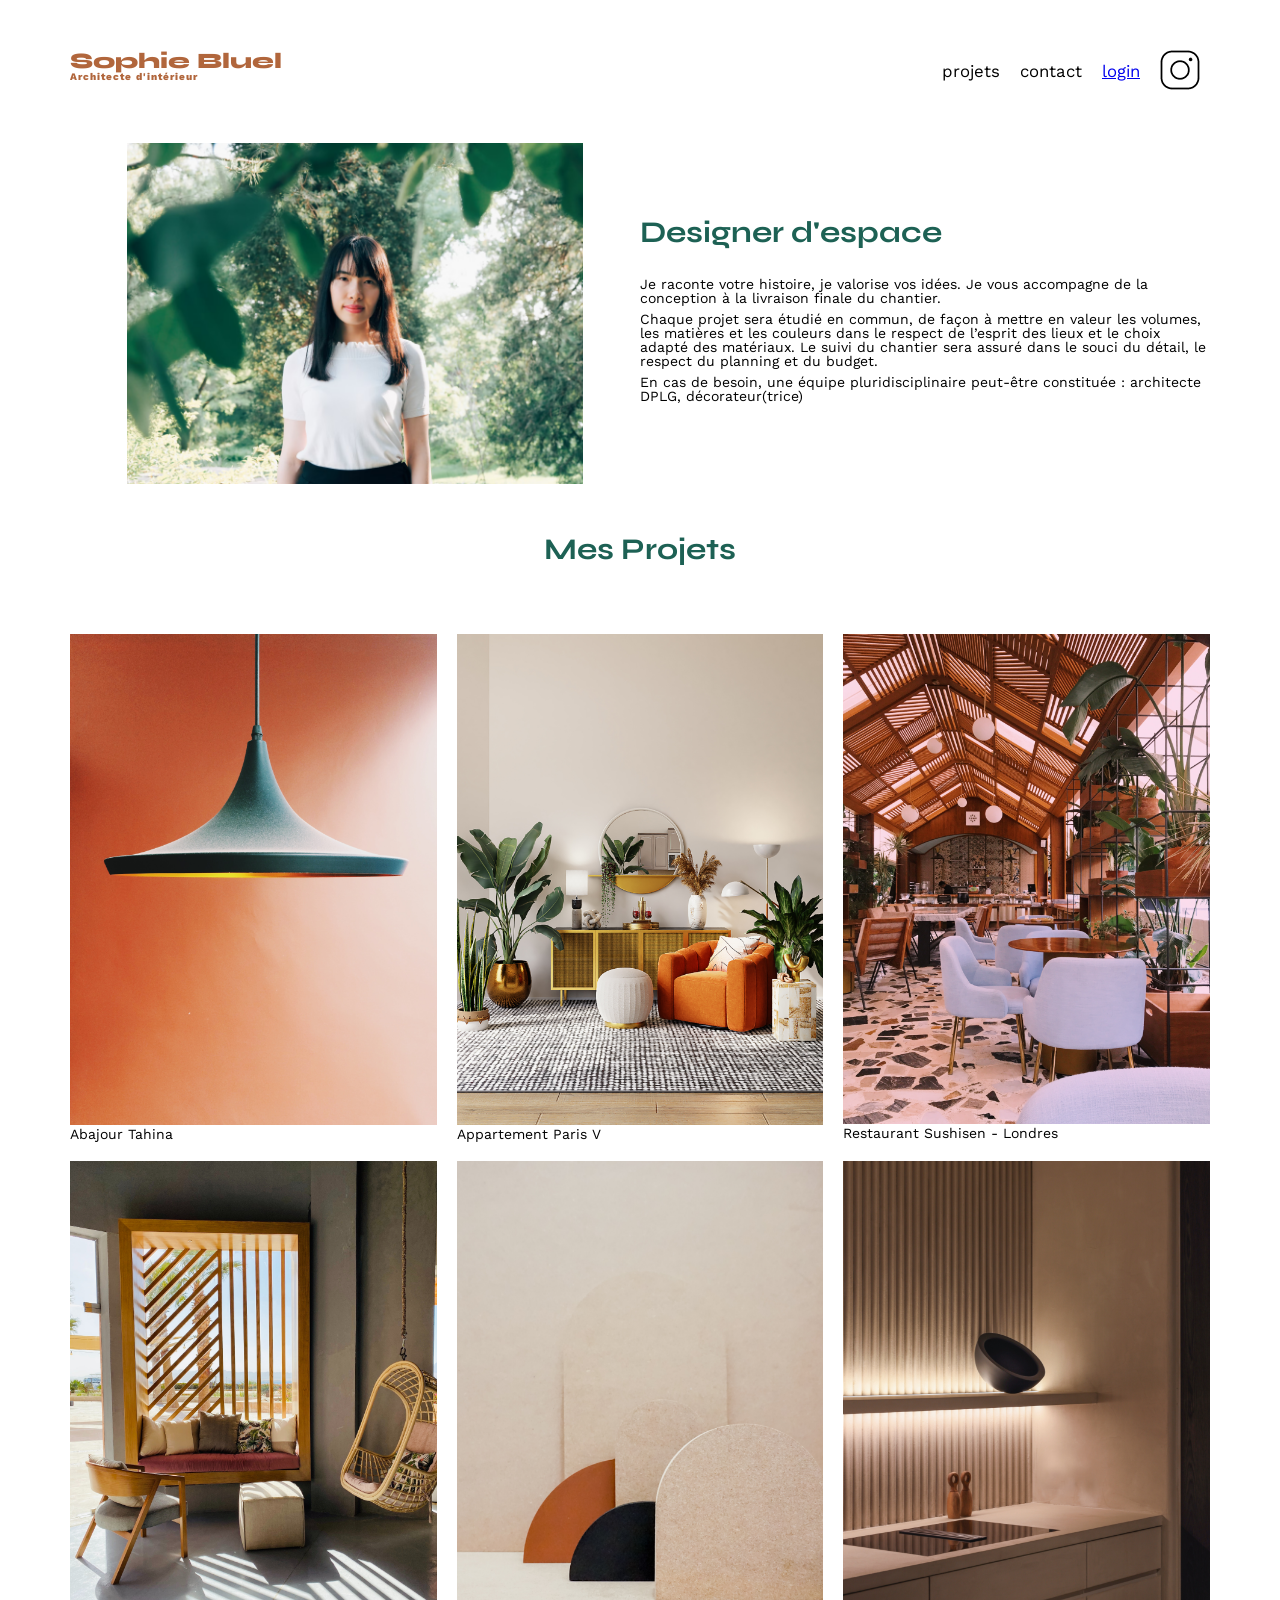
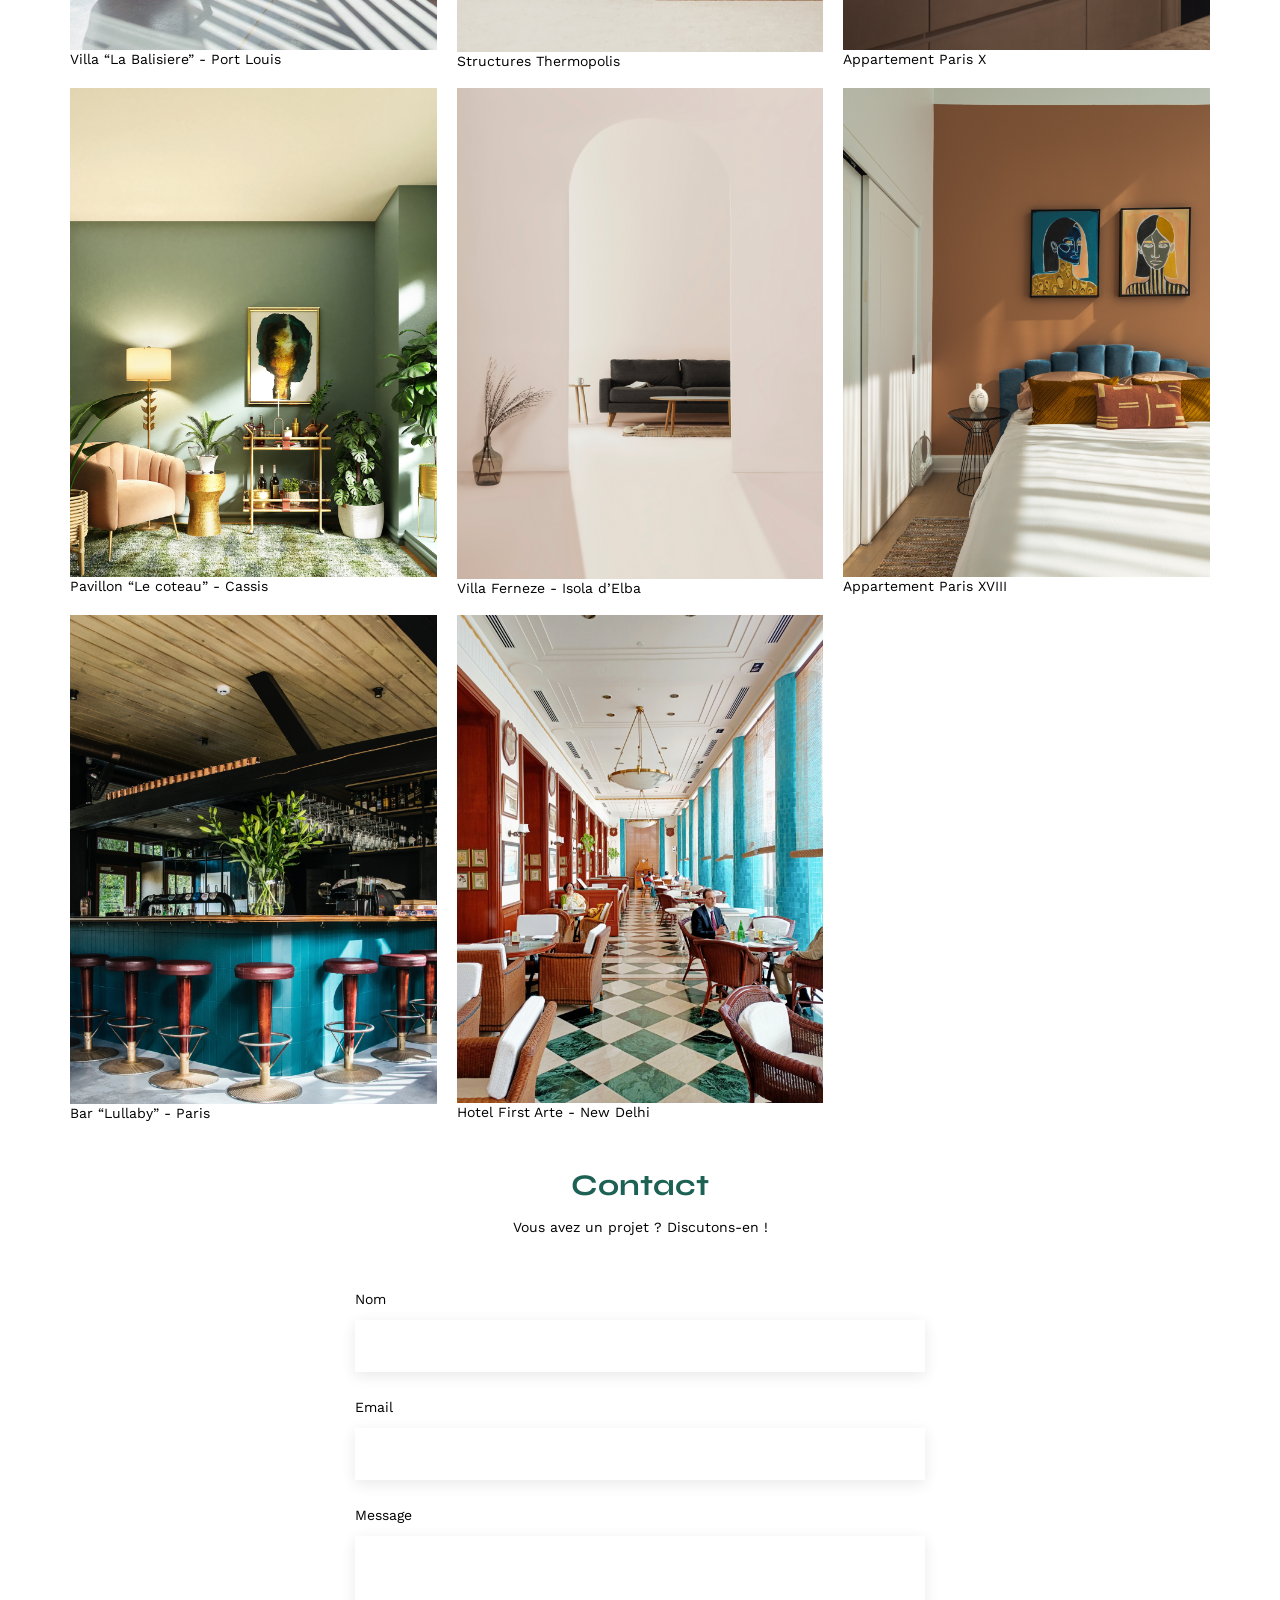
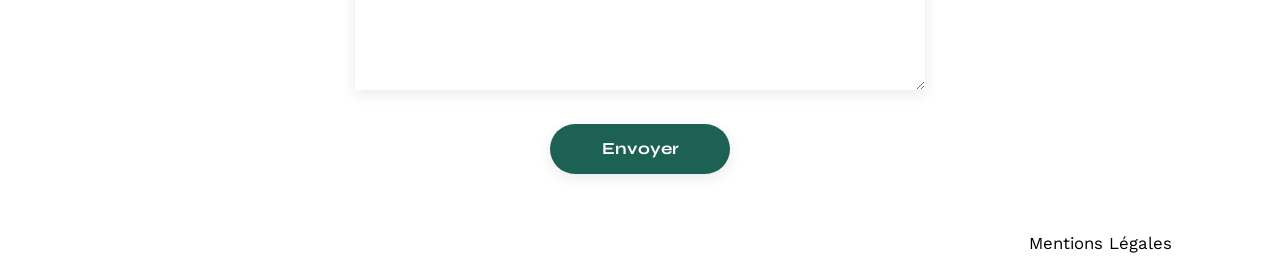
==== FrontEnd/index.html @ fae510a7 "ajout du mode édition sur la page d'accueil" ====
<!doctype html>
<html lang="fr">
  <head>
    <meta charset="UTF-8" />
    <title>Sophie Bluel - Architecte d'intérieur</title>
    <meta name="viewport" content="width=device-width, initial-scale=1.0" />
    <link rel="preconnect" href="https://fonts.googleapis.com" />
    <link rel="preconnect" href="https://fonts.gstatic.com" crossorigin />
    <link
      href="https://fonts.googleapis.com/css2?family=Syne:wght@700;800&family=Work+Sans&display=swap"
      rel="stylesheet"
    />
    <meta name="description" content="" />
    <link rel="stylesheet" href="./assets/style.css" />
  </head>
  <body>
    <div id="edit-banner">
      <p>Mode édition</p>
    </div>
    <header>
      <h1>Sophie Bluel <span>Architecte d'intérieur</span></h1>
      <nav>
        <ul>
          <li>projets</li>
          <li>contact</li>
          <li id="nav-login"><a href="login.html">login</a></li>
          <li><img src="./assets/icons/instagram.png" alt="Instagram" /></li>
        </ul>
      </nav>
    </header>
    <main>
      <section id="introduction">
        <figure>
          <img src="./assets/images/sophie-bluel.png" alt="" />
        </figure>
        <article>
          <h2>Designer d'espace</h2>
          <p>
            Je raconte votre histoire, je valorise vos idées. Je vous accompagne
            de la conception à la livraison finale du chantier.
          </p>
          <p>
            Chaque projet sera étudié en commun, de façon à mettre en valeur les
            volumes, les matières et les couleurs dans le respect de l’esprit
            des lieux et le choix adapté des matériaux. Le suivi du chantier
            sera assuré dans le souci du détail, le respect du planning et du
            budget.
          </p>
          <p>
            En cas de besoin, une équipe pluridisciplinaire peut-être constituée
            : architecte DPLG, décorateur(trice)
          </p>
        </article>
      </section>
      <section id="portfolio">
        <h2>Mes Projets</h2>
        <div class="filters"></div>
        <div class="gallery">
          <figure>
            <img src="assets/images/abajour-tahina.png" alt="Abajour Tahina" />
            <figcaption>Abajour Tahina</figcaption>
          </figure>
          <figure>
            <img
              src="assets/images/appartement-paris-v.png"
              alt="Appartement Paris V"
            />
            <figcaption>Appartement Paris V</figcaption>
          </figure>
          <figure>
            <img
              src="assets/images/restaurant-sushisen-londres.png"
              alt="Restaurant Sushisen - Londres"
            />
            <figcaption>Restaurant Sushisen - Londres</figcaption>
          </figure>
          <figure>
            <img
              src="assets/images/la-balisiere.png"
              alt="Villa “La Balisiere” - Port Louis"
            />
            <figcaption>Villa “La Balisiere” - Port Louis</figcaption>
          </figure>
          <figure>
            <img
              src="assets/images/structures-thermopolis.png"
              alt="Structures Thermopolis"
            />
            <figcaption>Structures Thermopolis</figcaption>
          </figure>
          <figure>
            <img
              src="assets/images/appartement-paris-x.png"
              alt="Appartement Paris X"
            />
            <figcaption>Appartement Paris X</figcaption>
          </figure>
          <figure>
            <img
              src="assets/images/le-coteau-cassis.png"
              alt="Pavillon “Le coteau” - Cassis"
            />
            <figcaption>Pavillon “Le coteau” - Cassis</figcaption>
          </figure>
          <figure>
            <img
              src="assets/images/villa-ferneze.png"
              alt="Villa Ferneze - Isola d’Elba"
            />
            <figcaption>Villa Ferneze - Isola d’Elba</figcaption>
          </figure>
          <figure>
            <img
              src="assets/images/appartement-paris-xviii.png"
              alt="Appartement Paris XVIII"
            />
            <figcaption>Appartement Paris XVIII</figcaption>
          </figure>
          <figure>
            <img
              src="assets/images/bar-lullaby-paris.png"
              alt="Bar “Lullaby” - Paris"
            />
            <figcaption>Bar “Lullaby” - Paris</figcaption>
          </figure>
          <figure>
            <img
              src="assets/images/hotel-first-arte-new-delhi.png"
              alt="Hotel First Arte - New Delhi"
            />
            <figcaption>Hotel First Arte - New Delhi</figcaption>
          </figure>
        </div>
      </section>
      <section id="contact">
        <h2>Contact</h2>
        <p>Vous avez un projet ? Discutons-en !</p>
        <form action="#" method="post">
          <label for="name">Nom</label>
          <input type="text" name="name" id="name" />
          <label for="email">Email</label>
          <input type="email" name="email" id="email" />
          <label for="message">Message</label>
          <textarea name="message" id="message" cols="30" rows="10"></textarea>
          <input type="submit" value="Envoyer" />
        </form>
      </section>
    </main>

    <footer>
      <nav>
        <ul>
          <li>Mentions Légales</li>
        </ul>
      </nav>
    </footer>
  </body>
  <script type="module" src="./assets/js/script.js"></script>
</html>
---- FrontEnd/assets/style.css ----
/* http://meyerweb.com/eric/tools/css/reset/
   v2.0 | 20110126
   License: none (public domain)
*/

html, body, div, span, applet, object, iframe,
h1, h2, h3, h4, h5, h6, p, blockquote, pre,
a, abbr, acronym, address, big, cite, code,
del, dfn, em, img, ins, kbd, q, s, samp,
small, strike, strong, sub, sup, tt, var,
b, u, i, center,
dl, dt, dd, ol, ul, li,
fieldset, form, label, legend,
table, caption, tbody, tfoot, thead, tr, th, td,
article, aside, canvas, details, embed,
figure, figcaption, footer, header, hgroup,
menu, nav, output, ruby, section, summary,
time, mark, audio, video {
	margin: 0;
	padding: 0;
	border: 0;
	font-size: 100%;
	font: inherit;
	vertical-align: baseline;
}
/* HTML5 display-role reset for older browsers */
article, aside, details, figcaption, figure,
footer, header, hgroup, menu, nav, section {
	display: block;
}
body {
	line-height: 1;
}
ol, ul {
	list-style: none;
}
blockquote, q {
	quotes: none;
}
blockquote:before, blockquote:after,
q:before, q:after {
	content: '';
	content: none;
}
table {
	border-collapse: collapse;
	border-spacing: 0;
}
/** end reset css**/
body {
	max-width: 1140px;
	margin:auto;
	font-family: 'Work Sans' ;
	font-size: 14px;
}
header {
	display: flex;
	justify-content: space-between;
	margin: 50px 0
}
section {
	margin: 50px 0
}

h1{
	display: flex;
	flex-direction: column;
	font-family: 'Syne';
	font-size: 22px;
	font-weight: 800;
	color: #B1663C
}

h1 > span {
	font-family: 'Work Sans';
	font-size:10px;
	letter-spacing: 0.1em;
;
}

h2{
	font-family: 'Syne';
	font-weight: 700;
	font-size: 30px;
	color: #1D6154
}
nav ul {
	display: flex;
	align-items: center;
	list-style-type: none;

}
nav li {
	padding: 0 10px;
	font-size: 1.2em;
}

li:hover {
	color: #B1663C;
}
#introduction {
	display: flex;
	align-items: center;
}
#introduction figure {
	flex: 1
}
#introduction img {
	display: block;
	margin: auto;
	width: 80%;
}

#introduction article {
	flex: 1
}
#introduction h2 {
	margin-bottom: 1em;
}

#introduction p {
	margin-bottom: 0.5em;
}
#portfolio h2 {
	text-align: center;
	margin-bottom: 1em;
}
.filters {
    display: flex;
    justify-content: center;
    gap: 15px;
    margin-bottom: 40px;
}

.btn-filter {
    font-family: 'Syne';
    font-weight: 700;
    color: #1D6154;
    background-color: white;
    border: 1px solid #1D6154;
    border-radius: 60px;
    padding: 10px 20px;
    cursor: pointer;
    font-size: 16px;
    transition: all 0.3s;
}

.btn-filter:hover {
    background-color: #1D6154;
    color: white;
}

.btn-filter.active {
    background-color: #1D6154;
    color: white;
}

.gallery {
	width: 100%;
	display: grid;
	grid-template-columns: 1fr 1fr 1fr;
	grid-column-gap: 20px;
	grid-row-gap: 20px;
}

.gallery img {
	width: 100%;

}
#contact {
	width: 50%;
margin: auto;
}
#contact > * {
	text-align: center;

}
#contact h2{
	margin-bottom: 20px;
}
#contact form {
	text-align: left;
	margin-top:30px;
	display: flex;
	flex-direction: column;
}

#contact input {
	height: 50px;
	font-size: 1.2em;
	border: none;
	box-shadow: 0px 4px 14px rgba(0, 0, 0, 0.09);
}
#contact label {
	margin: 2em 0 1em 0;
}
#contact textarea {
	border: none;
	box-shadow: 0px 4px 14px rgba(0, 0, 0, 0.09);
}

input[type="submit"]{
	font-family: 'Syne';
	font-weight: 700;
	color: white;
	background-color: #1D6154;
	margin : 2em auto ;
	width: 180px;
	text-align: center;
	border-radius: 60px ;
}

footer nav ul {
	display: flex;
	justify-content: flex-end;
	margin: 2em
}

/* Page de login*/

#login {
    display: flex;
    flex-direction: column;
    align-items: center;
    justify-content: center;
    min-height: 60vh;
    gap: 30px;
}

#login h1 {
	font-family: 'Syne';
	color: #1D6154;
	font-size: 30px;
	font-weight: 700;
}

#login form {
    display: flex;
    flex-direction: column;
    width: 100%;
    max-width: 340px;
    gap: 10px;
}

#login label {
    font-family: 'Work Sans';
    font-size: 1em;
    color: #1D6154;
    margin-top: 10px;
}

#login input {
    height: 50px;
    font-size: 1em;
    border: 1px solid #ccc;
    border-radius: 4px;
    padding: 0 14px;
    background-color: #fff;
    box-shadow: none;
}

#login input:focus {
    outline: none;
    border-color: #1D6154;
}

#login #btn-login {
    font-family: 'Syne';
    font-weight: 700;
    color: white;
    background-color: #1D6154;
    border: none;
    border-radius: 60px;
    padding: 14px;
    font-size: 1em;
    cursor: pointer;
    margin-top: 16px;
    transition: background-color 0.3s;
}

#login #btn-login:hover {
    background-color: #154f3d;
}

#login a {
    text-align: center;
    font-family: 'Work Sans';
    font-size: 0.9em;
    color: #1D6154;
    text-decoration: underline;
    cursor: pointer;
    margin-top: 6px;
}

#login #error-message {
    color: #c0392b;
    font-size: 0.9em;
    text-align: center;
    min-height: 1em; /* évite que le layout saute quand le message apparaît */
}
#edit-banner {
    display: none; /* caché par défaut */
    background-color: #000;
    color: #fff;
    text-align: center;
    padding: 10px;
    font-family: 'Work Sans';
    font-size: 1em;
}
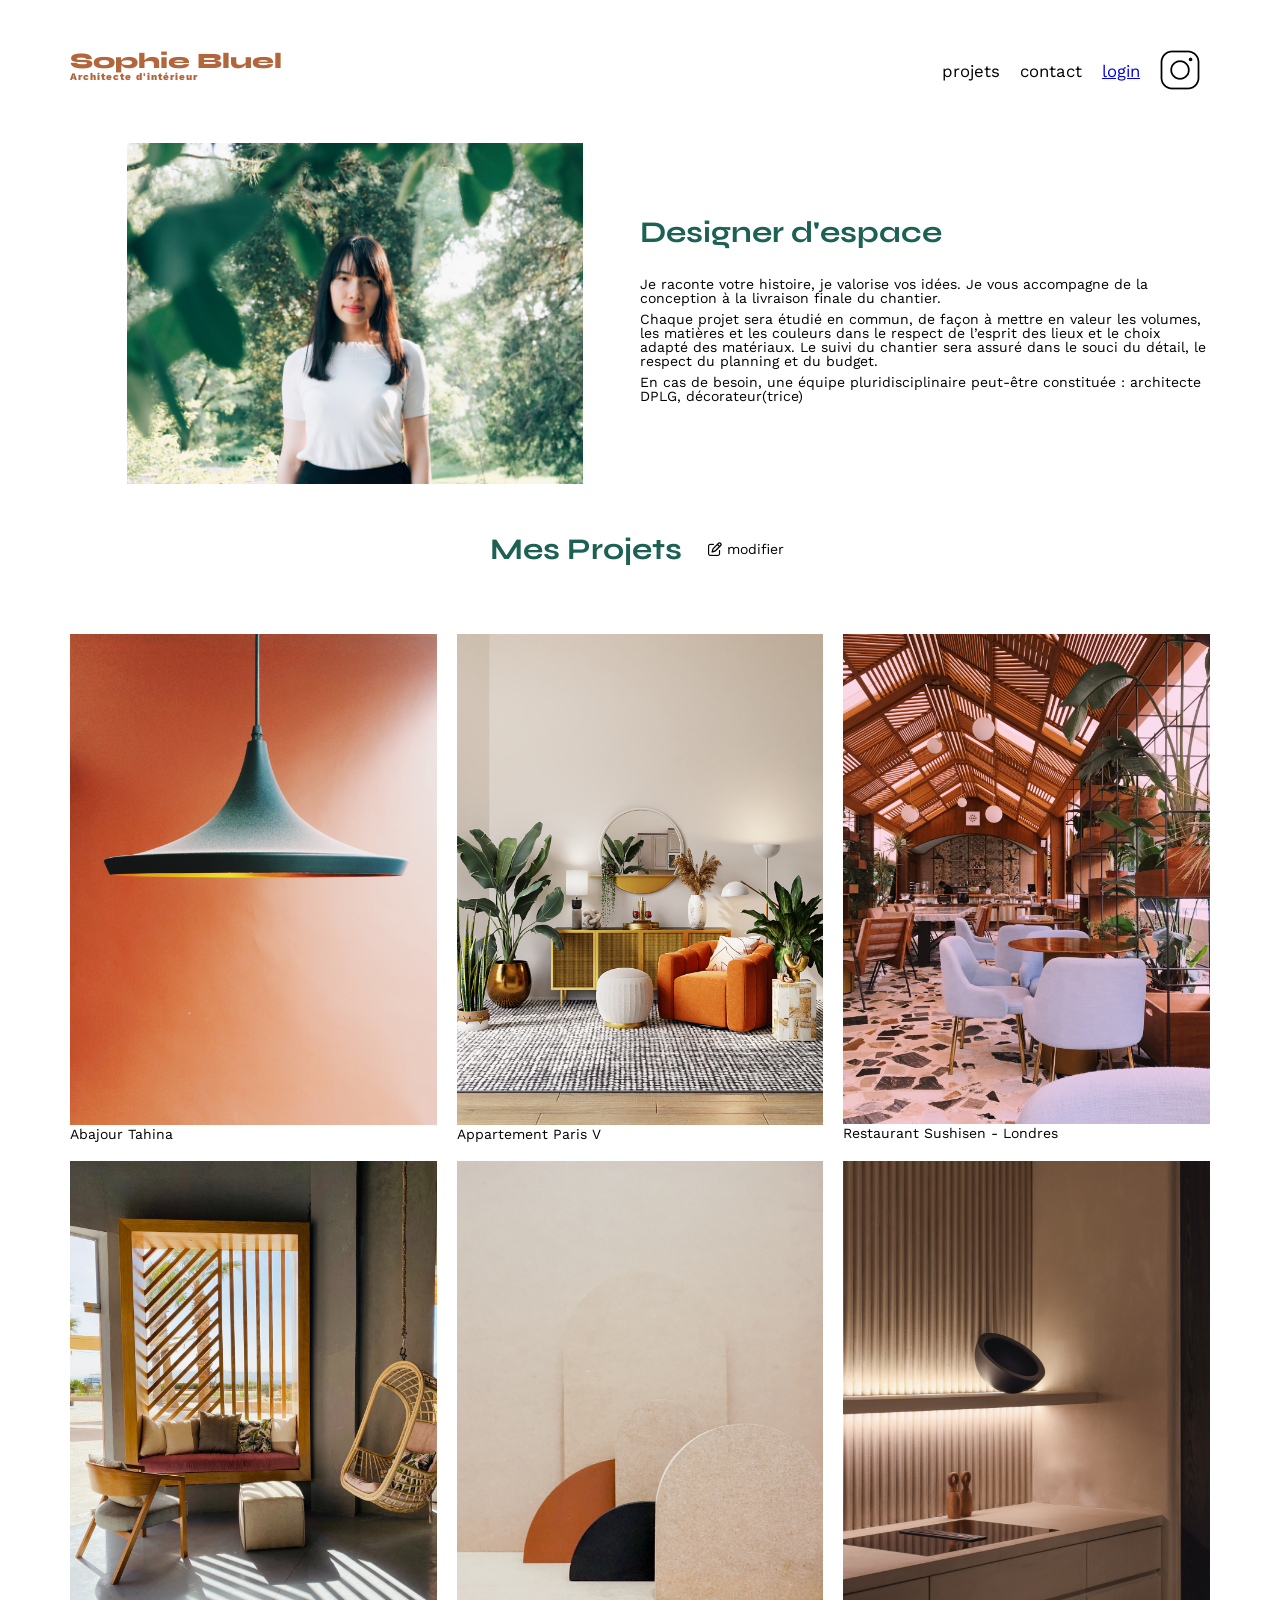
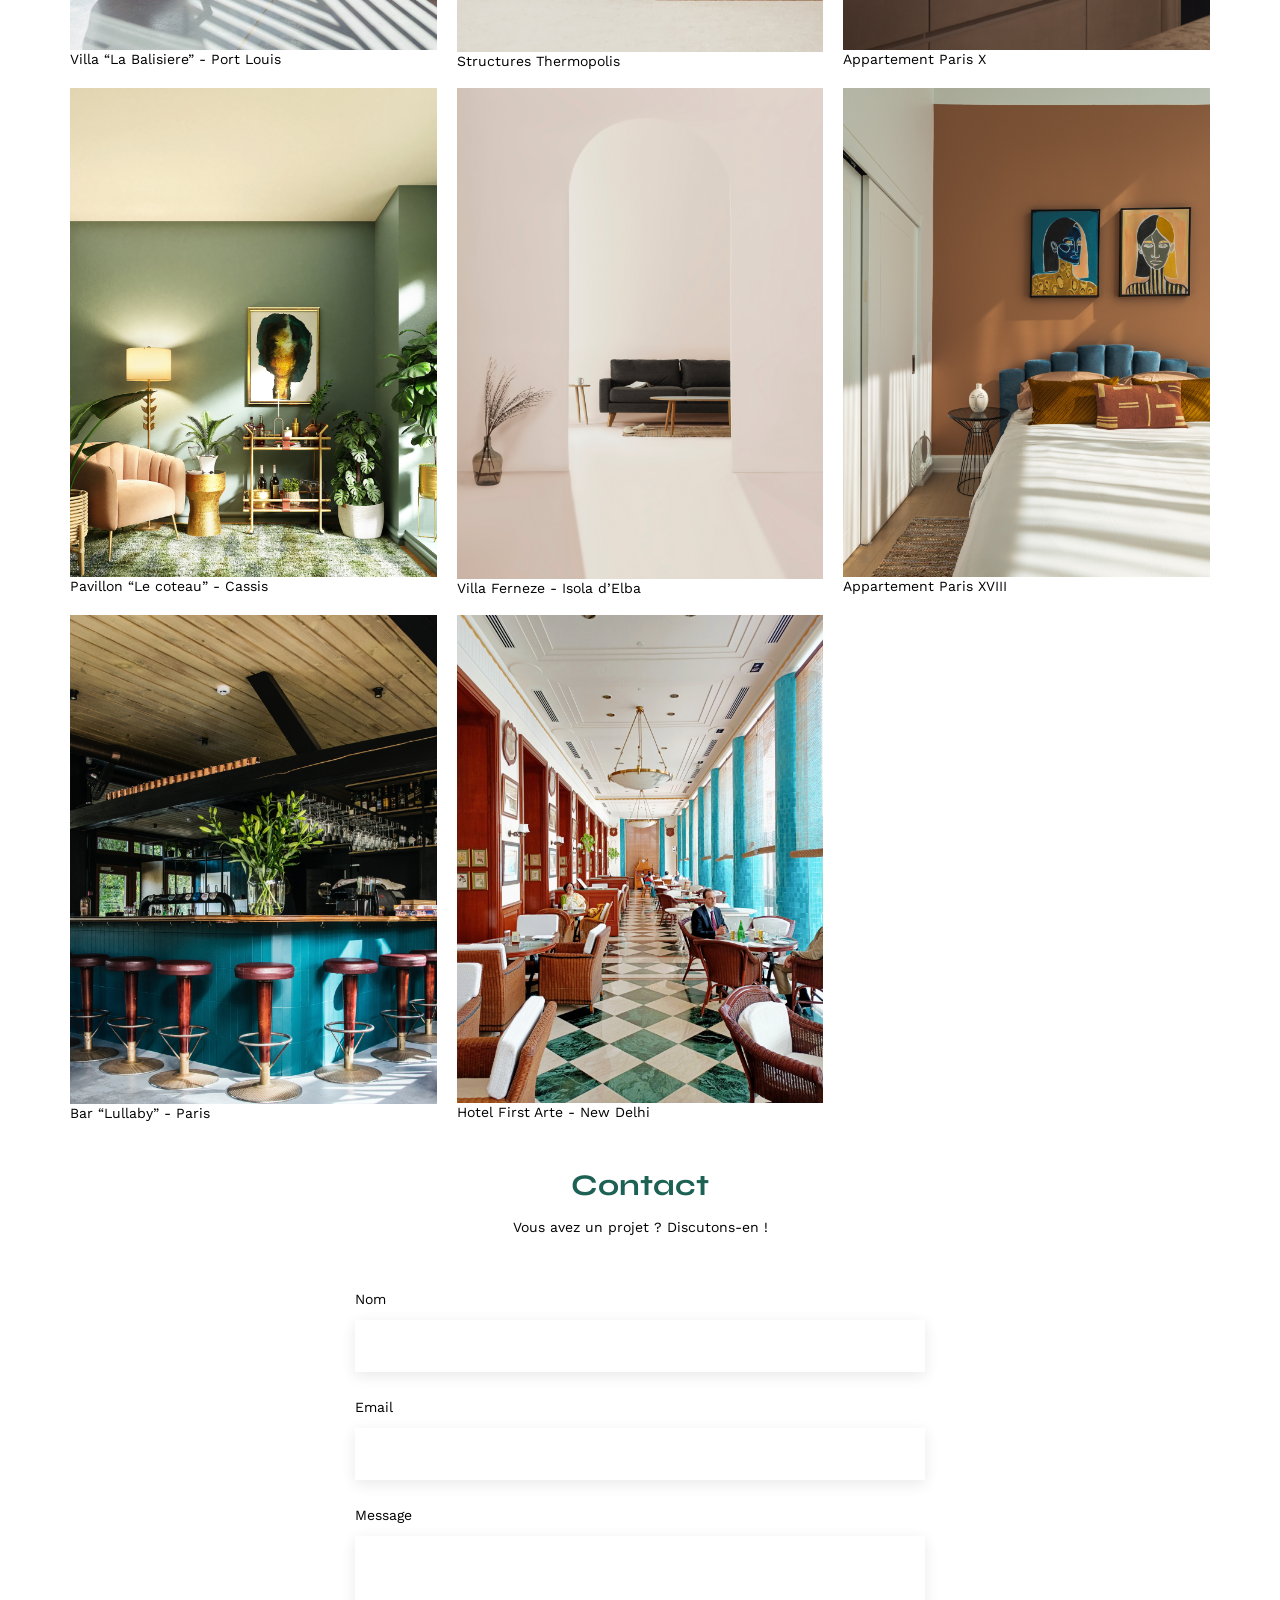
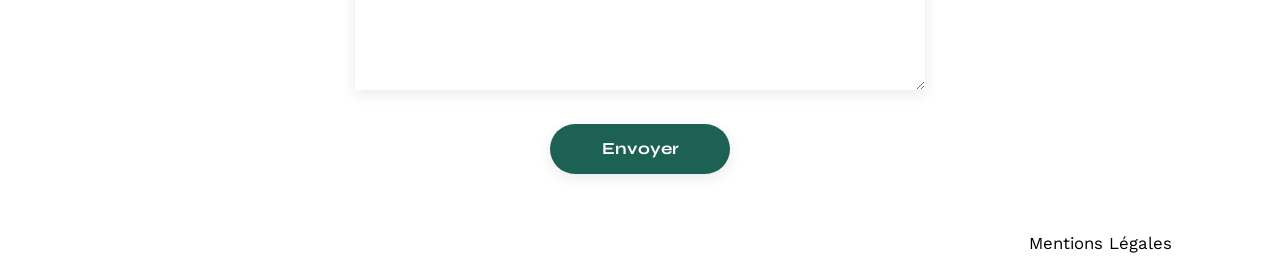
==== commit 99e30fab: "modif structure html (ajout logo de modification)" ====
--- a/FrontEnd/index.html
+++ b/FrontEnd/index.html
@@ -11,11 +11,16 @@
       rel="stylesheet"
     />
     <meta name="description" content="" />
+    <link
+      rel="stylesheet"
+      href="https://cdnjs.cloudflare.com/ajax/libs/font-awesome/6.4.0/css/all.min.css"
+    />
     <link rel="stylesheet" href="./assets/style.css" />
   </head>
   <body>
+    <!-- Bandeau -->
     <div id="edit-banner">
-      <p>Mode édition</p>
+      <p><i class="fa-regular fa-pen-to-square"></i> Mode édition</p>
     </div>
     <header>
       <h1>Sophie Bluel <span>Architecte d'intérieur</span></h1>
@@ -53,7 +58,12 @@
         </article>
       </section>
       <section id="portfolio">
-        <h2>Mes Projets</h2>
+        <h2>
+          Mes Projets
+          <button id="btn-modifier">
+            <i class="fa-regular fa-pen-to-square"></i> modifier
+          </button>
+        </h2>
         <div class="filters"></div>
         <div class="gallery">
           <figure>
@@ -154,6 +164,28 @@
         </ul>
       </nav>
     </footer>
+    <div id="modal-overlay">
+      <div id="modal">
+        <button id="modal-close">✕</button>
+
+        <div id="modal-gallery">
+          <h2>Galerie photo</h2>
+          <div id="modal-works"></div>
+          <button id="btn-add-photo">Ajouter une photo</button>
+        </div>
+
+        <div id="modal-form">
+          <button id="btn-back">←</button>
+          <h2>Ajout photo</h2>
+          <form>
+            <input type="file" id="photo" accept="image/*" />
+            <input type="text" id="title" placeholder="Titre" />
+            <select id="category"></select>
+            <button type="button" id="btn-submit">Valider</button>
+          </form>
+        </div>
+      </div>
+    </div>
+    <script type="module" src="./assets/js/script.js"></script>
   </body>
-  <script type="module" src="./assets/js/script.js"></script>
 </html>
--- a/FrontEnd/assets/style.css
+++ b/FrontEnd/assets/style.css
@@ -299,11 +299,99 @@
     min-height: 1em; /* évite que le layout saute quand le message apparaît */
 }
 #edit-banner {
-    display: none; /* caché par défaut */
+    display: none;
     background-color: #000;
     color: #fff;
     text-align: center;
     padding: 10px;
     font-family: 'Work Sans';
     font-size: 1em;
+}
+
+#portfolio h2 {
+    display: flex ;
+    align-items: center;
+    justify-content: center;
+    gap: 20px;
+    margin-bottom: 30px;
+}
+
+#btn-modifier {
+    background: none;
+    border: none;
+    font-family: Work sans;
+    font-weight: 400;
+    font-size: 14px;
+	display: flex;
+    align-items: center;
+    nav-right: auto;
+    cursor: pointer;
+    gap: 5px;
+}
+/*MODALE*/
+#modal-overlay {
+    display: none;
+    position: fixed;
+    top: 0;
+    left: 0;
+    width: 100%;
+    height: 100%;
+    background-color: rgba(0, 0, 0, 0.5);
+    z-index: 100;
+    justify-content: center;
+    align-items: center;
+}
+
+#modal {
+    background-color: #fff;
+    border-radius: 10px;
+    padding: 40px;
+    width: 500px;
+    position: relative;
+}
+
+#modal-close {
+    position: absolute;
+    top: 15px;
+    right: 15px;
+    background: none;
+    border: none;
+    font-size: 1.2em;
+    cursor: pointer;
+}
+
+#modal-works {
+    display: grid;
+    grid-template-columns: 1fr 1fr 1fr;
+    gap: 10px;
+    margin: 20px 0;
+}
+
+#modal-works img {
+    width: 100%;
+}
+
+#btn-add-photo {
+    font-family: 'Syne';
+    font-weight: 700;
+    color: white;
+    background-color: #1D6154;
+    border: none;
+    border-radius: 60px;
+    padding: 14px 32px;
+    cursor: pointer;
+    display: block;
+    margin: auto;
+}
+
+/* Zone formulaire cachée par défaut */
+#modal-form {
+    display: none;
+}
+
+#btn-back {
+    background: none;
+    border: none;
+    font-size: 1.2em;
+    cursor: pointer;
 }
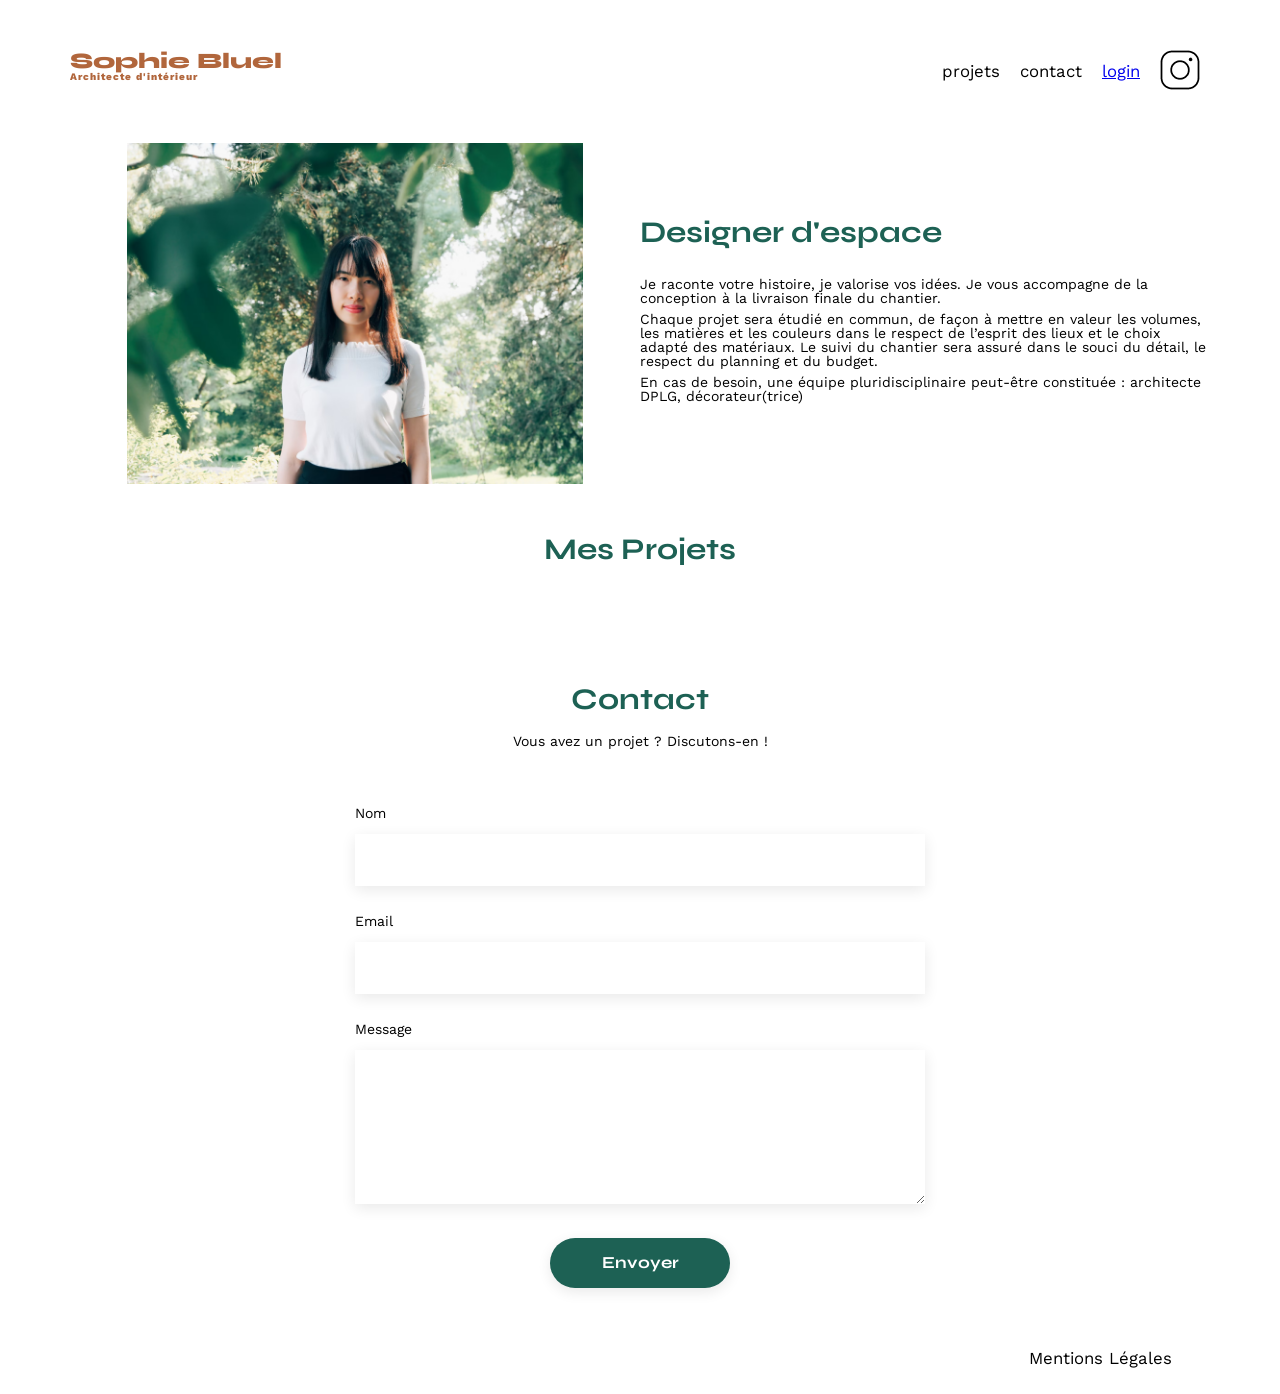
==== commit c6bd04d5: "remplissage dynamique du select des catégories dans le formulaire" ====
--- a/FrontEnd/index.html
+++ b/FrontEnd/index.html
@@ -66,80 +66,6 @@
         </h2>
         <div class="filters"></div>
         <div class="gallery">
-          <figure>
-            <img src="assets/images/abajour-tahina.png" alt="Abajour Tahina" />
-            <figcaption>Abajour Tahina</figcaption>
-          </figure>
-          <figure>
-            <img
-              src="assets/images/appartement-paris-v.png"
-              alt="Appartement Paris V"
-            />
-            <figcaption>Appartement Paris V</figcaption>
-          </figure>
-          <figure>
-            <img
-              src="assets/images/restaurant-sushisen-londres.png"
-              alt="Restaurant Sushisen - Londres"
-            />
-            <figcaption>Restaurant Sushisen - Londres</figcaption>
-          </figure>
-          <figure>
-            <img
-              src="assets/images/la-balisiere.png"
-              alt="Villa “La Balisiere” - Port Louis"
-            />
-            <figcaption>Villa “La Balisiere” - Port Louis</figcaption>
-          </figure>
-          <figure>
-            <img
-              src="assets/images/structures-thermopolis.png"
-              alt="Structures Thermopolis"
-            />
-            <figcaption>Structures Thermopolis</figcaption>
-          </figure>
-          <figure>
-            <img
-              src="assets/images/appartement-paris-x.png"
-              alt="Appartement Paris X"
-            />
-            <figcaption>Appartement Paris X</figcaption>
-          </figure>
-          <figure>
-            <img
-              src="assets/images/le-coteau-cassis.png"
-              alt="Pavillon “Le coteau” - Cassis"
-            />
-            <figcaption>Pavillon “Le coteau” - Cassis</figcaption>
-          </figure>
-          <figure>
-            <img
-              src="assets/images/villa-ferneze.png"
-              alt="Villa Ferneze - Isola d’Elba"
-            />
-            <figcaption>Villa Ferneze - Isola d’Elba</figcaption>
-          </figure>
-          <figure>
-            <img
-              src="assets/images/appartement-paris-xviii.png"
-              alt="Appartement Paris XVIII"
-            />
-            <figcaption>Appartement Paris XVIII</figcaption>
-          </figure>
-          <figure>
-            <img
-              src="assets/images/bar-lullaby-paris.png"
-              alt="Bar “Lullaby” - Paris"
-            />
-            <figcaption>Bar “Lullaby” - Paris</figcaption>
-          </figure>
-          <figure>
-            <img
-              src="assets/images/hotel-first-arte-new-delhi.png"
-              alt="Hotel First Arte - New Delhi"
-            />
-            <figcaption>Hotel First Arte - New Delhi</figcaption>
-          </figure>
         </div>
       </section>
       <section id="contact">
--- a/FrontEnd/assets/style.css
+++ b/FrontEnd/assets/style.css
@@ -317,12 +317,12 @@
 }
 
 #btn-modifier {
+	display: none;
     background: none;
     border: none;
     font-family: Work sans;
     font-weight: 400;
     font-size: 14px;
-	display: flex;
     align-items: center;
     nav-right: auto;
     cursor: pointer;
@@ -348,6 +348,8 @@
     padding: 40px;
     width: 500px;
     position: relative;
+    overflow-y: auto;
+    max-height: 80vh;
 }
 
 #modal-close {
@@ -394,4 +396,25 @@
     border: none;
     font-size: 1.2em;
     cursor: pointer;
+}
+/*poubelle*/
+#modal-works figure {
+    position: relative;
+}
+
+.btn-delete {
+    position: absolute;
+    top: 5px;
+    right: 5px;
+    background-color: #000;
+    color: #fff;
+    border: none;
+    border-radius: 4px;
+    padding: 5px 8px;
+    cursor: pointer;
+    font-size: 0.8em;
+}
+
+button-delete:hover{
+    background-color: #333;
 }
